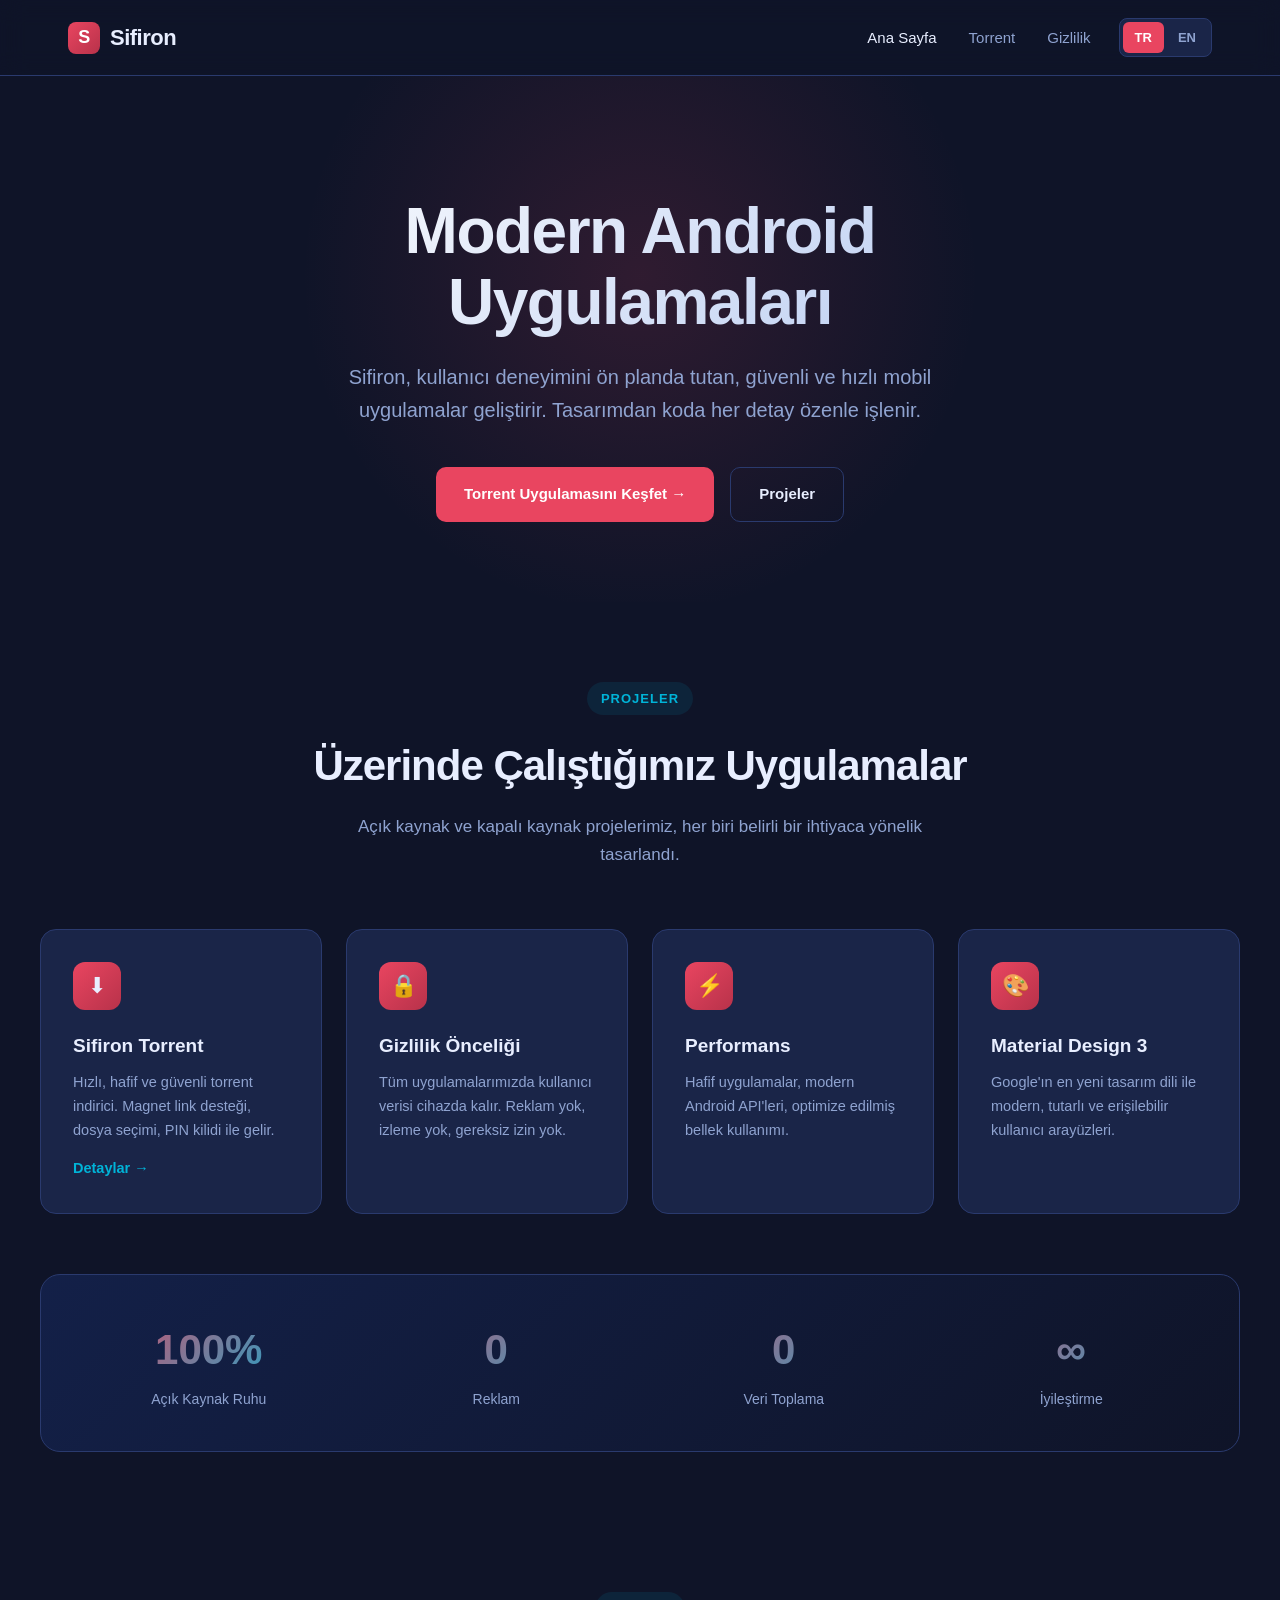
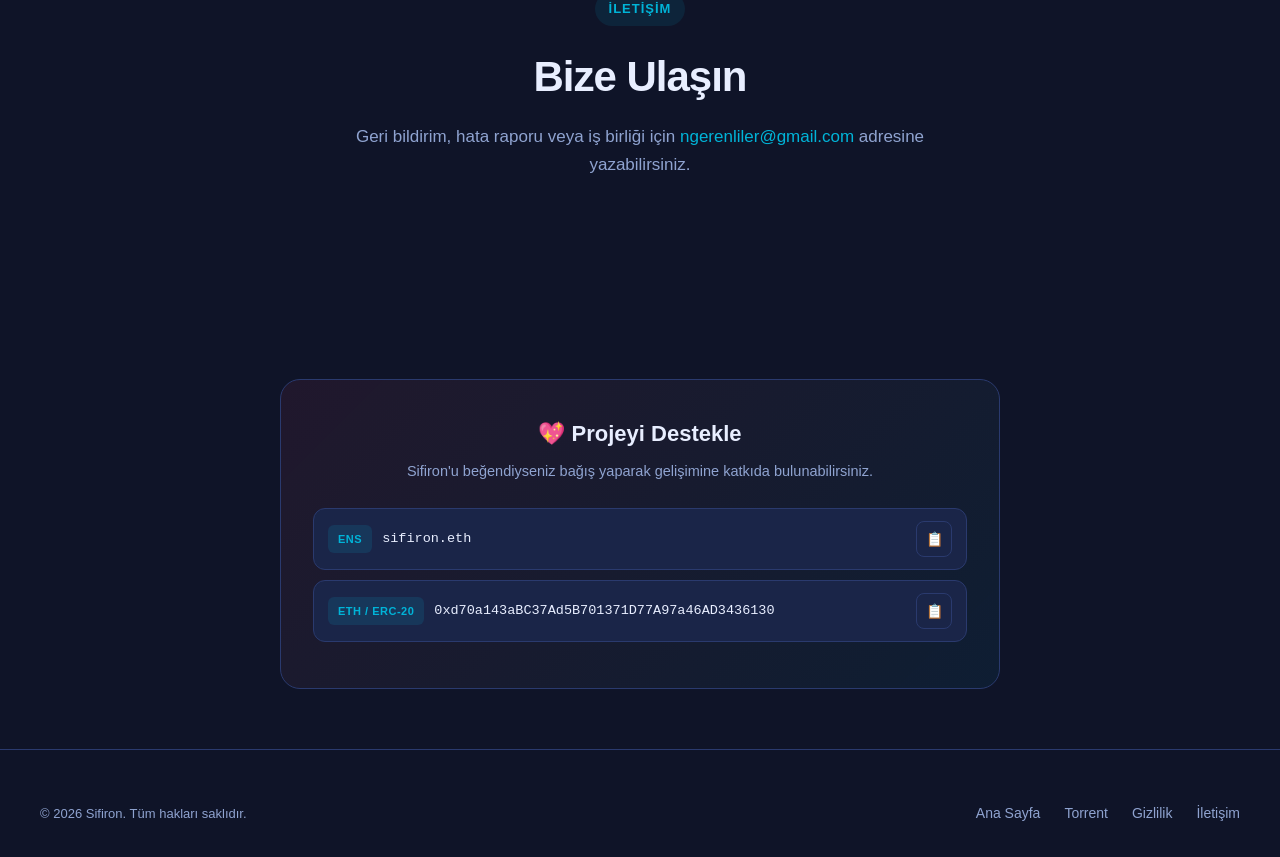
==== index.html @ dcb2554a "Add files via upload" ====
<!DOCTYPE html>
<html lang="tr">
<head>
<meta charset="UTF-8">
<meta name="viewport" content="width=device-width, initial-scale=1.0">
<meta name="description" content="Sifiron - Modern Android uygulamaları geliştiriyoruz. Hızlı, güvenli ve kullanıcı dostu.">
<title>Sifiron — Modern Android Uygulamaları</title>
<link rel="stylesheet" href="assets/style.css">
<link rel="icon" type="image/svg+xml" href="data:image/svg+xml,%3Csvg xmlns='http://www.w3.org/2000/svg' viewBox='0 0 100 100'%3E%3Crect width='100' height='100' rx='22' fill='%23E94560'/%3E%3Ctext x='50' y='65' font-family='Arial' font-size='50' font-weight='900' fill='white' text-anchor='middle'%3ES%3C/text%3E%3C/svg%3E">
</head>
<body>

<header>
  <nav class="nav">
    <a href="/" class="logo">
      <span class="logo-mark">S</span>
      <span>Sifiron</span>
    </a>
    <div class="nav-right">
      <ul class="nav-links">
        <li><a href="/" class="active">Ana Sayfa</a></li>
        <li><a href="/torrent/">Torrent</a></li>
        <li><a href="/privacy/">Gizlilik</a></li>
      </ul>
      <div class="lang-switch">
        <a href="/" class="active">TR</a>
        <a href="/en/">EN</a>
      </div>
    </div>
  </nav>
</header>

<section class="hero">
  <div class="hero-content">
    <h1>Modern Android<br>Uygulamaları</h1>
    <p>
      Sifiron, kullanıcı deneyimini ön planda tutan, güvenli ve hızlı
      mobil uygulamalar geliştirir. Tasarımdan koda her detay özenle işlenir.
    </p>
    <div class="cta-row">
      <a href="/torrent/" class="btn btn-primary">
        Torrent Uygulamasını Keşfet →
      </a>
      <a href="#projects" class="btn btn-ghost">Projeler</a>
    </div>
  </div>
</section>

<section id="projects">
  <div class="container">
    <div class="section-title">
      <span class="eyebrow">Projeler</span>
      <h2>Üzerinde Çalıştığımız Uygulamalar</h2>
      <p>Açık kaynak ve kapalı kaynak projelerimiz, her biri belirli bir
         ihtiyaca yönelik tasarlandı.</p>
    </div>

    <div class="features">
      <div class="feature-card">
        <div class="feature-icon">⬇</div>
        <h3>Sifiron Torrent</h3>
        <p>Hızlı, hafif ve güvenli torrent indirici. Magnet link desteği,
           dosya seçimi, PIN kilidi ile gelir.</p>
        <p style="margin-top:14px;">
          <a href="/torrent/" style="font-weight:600;">Detaylar →</a>
        </p>
      </div>

      <div class="feature-card">
        <div class="feature-icon">🔒</div>
        <h3>Gizlilik Önceliği</h3>
        <p>Tüm uygulamalarımızda kullanıcı verisi cihazda kalır. Reklam yok,
           izleme yok, gereksiz izin yok.</p>
      </div>

      <div class="feature-card">
        <div class="feature-icon">⚡</div>
        <h3>Performans</h3>
        <p>Hafif uygulamalar, modern Android API'leri, optimize edilmiş
           bellek kullanımı.</p>
      </div>

      <div class="feature-card">
        <div class="feature-icon">🎨</div>
        <h3>Material Design 3</h3>
        <p>Google'ın en yeni tasarım dili ile modern, tutarlı ve erişilebilir
           kullanıcı arayüzleri.</p>
      </div>
    </div>

    <div class="stats">
      <div class="stat-item">
        <div class="stat-num">100%</div>
        <div class="stat-label">Açık Kaynak Ruhu</div>
      </div>
      <div class="stat-item">
        <div class="stat-num">0</div>
        <div class="stat-label">Reklam</div>
      </div>
      <div class="stat-item">
        <div class="stat-num">0</div>
        <div class="stat-label">Veri Toplama</div>
      </div>
      <div class="stat-item">
        <div class="stat-num">∞</div>
        <div class="stat-label">İyileştirme</div>
      </div>
    </div>
  </div>
</section>

<section id="contact" style="padding-top:0;">
  <div class="container">
    <div class="section-title">
      <span class="eyebrow">İletişim</span>
      <h2>Bize Ulaşın</h2>
      <p>Geri bildirim, hata raporu veya iş birliği için
         <a href="mailto:ngerenliler@gmail.com">ngerenliler@gmail.com</a>
         adresine yazabilirsiniz.</p>
    </div>
  </div>
</section>

<section class="donation">
  <h3>💖 Projeyi Destekle</h3>
  <p class="donation-sub">
    Sifiron'u beğendiyseniz bağış yaparak gelişimine katkıda bulunabilirsiniz.
  </p>
  <div class="donation-row">
    <span class="chain">ENS</span>
    <span class="addr">sifiron.eth</span>
    <button class="copy-btn" data-copy="sifiron.eth" title="Kopyala">📋</button>
  </div>
  <div class="donation-row">
    <span class="chain">ETH / ERC-20</span>
    <span class="addr">0xd70a143aBC37Ad5B701371D77A97a46AD3436130</span>
    <button class="copy-btn" data-copy="0xd70a143aBC37Ad5B701371D77A97a46AD3436130" title="Kopyala">📋</button>
  </div>
</section>

<footer>
  <div class="footer-content">
    <div class="copyright">© 2026 Sifiron. Tüm hakları saklıdır.</div>
    <ul class="footer-links">
      <li><a href="/">Ana Sayfa</a></li>
      <li><a href="/torrent/">Torrent</a></li>
      <li><a href="/privacy/">Gizlilik</a></li>
      <li><a href="mailto:ngerenliler@gmail.com">İletişim</a></li>
    </ul>
  </div>
</footer>

<script src="assets/copy.js"></script>
</body>
</html>
---- assets/style.css ----
/* ─── Reset & Base ─────────────────────────────────────────────────── */
* { margin: 0; padding: 0; box-sizing: border-box; }

:root {
  --bg-dark:   #0F1428;
  --bg-mid:    #142350;
  --bg-card:   #1A2548;
  --accent:    #E94560;
  --accent-2:  #00B4D8;
  --text:      #E8EEFF;
  --text-mute: #8FA3D0;
  --border:    #2A3A6E;
  --success:   #28A745;
}

html { scroll-behavior: smooth; }

body {
  font-family: -apple-system, BlinkMacSystemFont, 'Segoe UI', Roboto,
               'Helvetica Neue', Arial, sans-serif;
  background: var(--bg-dark);
  color: var(--text);
  line-height: 1.65;
  min-height: 100vh;
  overflow-x: hidden;
}

a { color: var(--accent-2); text-decoration: none; transition: color .2s; }
a:hover { color: var(--accent); }

img { max-width: 100%; height: auto; display: block; }

/* ─── Header / Navbar ──────────────────────────────────────────────── */
header {
  position: sticky;
  top: 0;
  z-index: 100;
  background: rgba(15, 20, 40, 0.85);
  backdrop-filter: blur(12px);
  border-bottom: 1px solid var(--border);
}

.nav {
  max-width: 1200px;
  margin: 0 auto;
  padding: 18px 28px;
  display: flex;
  justify-content: space-between;
  align-items: center;
}

.logo {
  font-size: 22px;
  font-weight: 800;
  color: var(--text);
  letter-spacing: -0.5px;
  display: flex;
  align-items: center;
  gap: 10px;
}
.logo-mark {
  width: 32px; height: 32px;
  background: linear-gradient(135deg, var(--accent), #b8324a);
  border-radius: 8px;
  display: inline-flex;
  align-items: center;
  justify-content: center;
  color: white;
  font-size: 18px;
  font-weight: 900;
}

.nav-right {
  display: flex;
  align-items: center;
  gap: 28px;
}
.nav-links {
  display: flex;
  gap: 32px;
  list-style: none;
}
.nav-links a {
  color: var(--text-mute);
  font-weight: 500;
  font-size: 15px;
}
.nav-links a:hover, .nav-links a.active {
  color: var(--text);
}

.lang-switch {
  display: flex;
  background: var(--bg-card);
  border: 1px solid var(--border);
  border-radius: 8px;
  padding: 3px;
  gap: 2px;
}
.lang-switch a {
  padding: 5px 12px;
  font-size: 13px;
  font-weight: 600;
  color: var(--text-mute);
  border-radius: 6px;
  transition: all .15s;
}
.lang-switch a.active {
  background: var(--accent);
  color: white;
}
.lang-switch a:not(.active):hover {
  color: var(--text);
}

/* ─── Hero ─────────────────────────────────────────────────────────── */
.hero {
  position: relative;
  padding: 120px 28px 80px;
  text-align: center;
  overflow: hidden;
}
.hero::before {
  content: '';
  position: absolute;
  top: -200px; left: 50%;
  transform: translateX(-50%);
  width: 800px; height: 800px;
  background: radial-gradient(circle, rgba(233, 69, 96, 0.15) 0%, transparent 60%);
  z-index: 0;
}
.hero-content { position: relative; z-index: 1; max-width: 900px; margin: 0 auto; }

.hero h1 {
  font-size: clamp(36px, 6vw, 64px);
  font-weight: 800;
  letter-spacing: -1.5px;
  line-height: 1.1;
  margin-bottom: 24px;
  background: linear-gradient(135deg, #fff 0%, #B4C8F0 100%);
  -webkit-background-clip: text;
  -webkit-text-fill-color: transparent;
  background-clip: text;
}

.hero p {
  font-size: clamp(16px, 2vw, 20px);
  color: var(--text-mute);
  max-width: 640px;
  margin: 0 auto 40px;
}

.cta-row {
  display: flex; gap: 16px;
  justify-content: center; flex-wrap: wrap;
}

.btn {
  display: inline-flex;
  align-items: center;
  gap: 10px;
  padding: 14px 28px;
  border-radius: 10px;
  font-weight: 600;
  font-size: 15px;
  text-decoration: none;
  transition: all .2s;
  border: none;
  cursor: pointer;
}
.btn-primary {
  background: var(--accent);
  color: white;
}
.btn-primary:hover {
  background: #d63854;
  color: white;
  transform: translateY(-2px);
  box-shadow: 0 8px 20px rgba(233, 69, 96, 0.3);
}
.btn-ghost {
  background: transparent;
  color: var(--text);
  border: 1px solid var(--border);
}
.btn-ghost:hover {
  border-color: var(--accent-2);
  color: var(--accent-2);
}

/* ─── Sections ─────────────────────────────────────────────────────── */
section {
  padding: 80px 28px;
}
.container {
  max-width: 1200px;
  margin: 0 auto;
}

.section-title {
  text-align: center;
  margin-bottom: 60px;
}
.section-title .eyebrow {
  display: inline-block;
  padding: 6px 14px;
  background: rgba(0, 180, 216, 0.1);
  color: var(--accent-2);
  font-size: 13px;
  font-weight: 600;
  letter-spacing: 1px;
  text-transform: uppercase;
  border-radius: 100px;
  margin-bottom: 16px;
}
.section-title h2 {
  font-size: clamp(28px, 4vw, 42px);
  font-weight: 800;
  letter-spacing: -1px;
  margin-bottom: 12px;
}
.section-title p {
  color: var(--text-mute);
  font-size: 17px;
  max-width: 600px;
  margin: 0 auto;
}

/* ─── Feature Grid ─────────────────────────────────────────────────── */
.features {
  display: grid;
  grid-template-columns: repeat(auto-fit, minmax(280px, 1fr));
  gap: 24px;
}
.feature-card {
  padding: 32px;
  background: var(--bg-card);
  border: 1px solid var(--border);
  border-radius: 16px;
  transition: all .25s;
}
.feature-card:hover {
  transform: translateY(-4px);
  border-color: var(--accent-2);
  box-shadow: 0 12px 30px rgba(0, 0, 0, 0.3);
}
.feature-icon {
  width: 48px; height: 48px;
  background: linear-gradient(135deg, var(--accent), #b8324a);
  border-radius: 12px;
  display: flex;
  align-items: center;
  justify-content: center;
  font-size: 22px;
  margin-bottom: 20px;
}
.feature-card h3 {
  font-size: 19px;
  font-weight: 700;
  margin-bottom: 10px;
}
.feature-card p {
  color: var(--text-mute);
  font-size: 14.5px;
}

/* ─── Stats / Highlight ────────────────────────────────────────────── */
.stats {
  display: grid;
  grid-template-columns: repeat(auto-fit, minmax(180px, 1fr));
  gap: 32px;
  margin: 60px 0;
  padding: 40px;
  background: linear-gradient(135deg, rgba(20, 35, 80, 0.8), rgba(15, 20, 40, 0.8));
  border: 1px solid var(--border);
  border-radius: 20px;
}
.stat-item { text-align: center; }
.stat-num {
  font-size: 42px;
  font-weight: 800;
  background: linear-gradient(135deg, var(--accent), var(--accent-2));
  -webkit-background-clip: text;
  -webkit-text-fill-color: transparent;
  margin-bottom: 4px;
}
.stat-label {
  color: var(--text-mute);
  font-size: 14px;
  font-weight: 500;
}

/* ─── Donation Section ────────────────────────────────────────────── */
.donation {
  max-width: 720px;
  margin: 60px auto 40px;
  padding: 36px 32px;
  background: linear-gradient(135deg, rgba(233, 69, 96, 0.08), rgba(0, 180, 216, 0.06));
  border: 1px solid var(--border);
  border-radius: 20px;
  text-align: center;
}
.donation h3 {
  font-size: 22px;
  font-weight: 700;
  margin-bottom: 8px;
  display: inline-flex;
  align-items: center;
  gap: 10px;
}
.donation .donation-sub {
  color: var(--text-mute);
  font-size: 14.5px;
  margin-bottom: 24px;
}
.donation-row {
  display: flex;
  align-items: center;
  gap: 10px;
  background: var(--bg-card);
  border: 1px solid var(--border);
  border-radius: 12px;
  padding: 12px 14px;
  margin-bottom: 10px;
  transition: border-color .15s;
}
.donation-row:hover { border-color: var(--accent-2); }
.donation-row .chain {
  display: inline-block;
  padding: 5px 10px;
  background: rgba(0, 180, 216, 0.12);
  color: var(--accent-2);
  font-size: 11px;
  font-weight: 700;
  letter-spacing: 0.5px;
  border-radius: 6px;
  white-space: nowrap;
  flex-shrink: 0;
}
.donation-row .addr {
  flex: 1;
  font-family: 'Consolas', 'Menlo', monospace;
  font-size: 13.5px;
  color: var(--text);
  text-align: left;
  overflow: hidden;
  text-overflow: ellipsis;
  white-space: nowrap;
  user-select: all;
}
.donation-row .copy-btn {
  background: transparent;
  border: 1px solid var(--border);
  color: var(--text-mute);
  width: 36px;
  height: 36px;
  border-radius: 8px;
  cursor: pointer;
  display: flex;
  align-items: center;
  justify-content: center;
  flex-shrink: 0;
  transition: all .15s;
  font-size: 14px;
}
.donation-row .copy-btn:hover {
  background: var(--accent);
  color: white;
  border-color: var(--accent);
}
.donation-row .copy-btn.copied {
  background: var(--success);
  color: white;
  border-color: var(--success);
}

@media (max-width: 600px) {
  .donation { padding: 26px 18px; }
  .donation-row { flex-wrap: wrap; }
  .donation-row .addr { font-size: 12px; flex-basis: 100%; order: 3; }
}

/* ─── Footer ───────────────────────────────────────────────────────── */
footer {
  padding: 50px 28px 30px;
  border-top: 1px solid var(--border);
  margin-top: 60px;
}
.footer-content {
  max-width: 1200px;
  margin: 0 auto;
  display: flex;
  flex-wrap: wrap;
  gap: 24px;
  justify-content: space-between;
  align-items: center;
}
.footer-links {
  display: flex;
  gap: 24px;
  list-style: none;
}
.footer-links a {
  color: var(--text-mute);
  font-size: 14px;
}
.copyright {
  color: var(--text-mute);
  font-size: 13px;
}

/* ─── Document Pages (privacy etc.) ────────────────────────────────── */
.doc {
  max-width: 800px;
  margin: 60px auto;
  padding: 0 28px;
}
.doc h1 {
  font-size: 36px;
  font-weight: 800;
  letter-spacing: -1px;
  margin-bottom: 8px;
  color: var(--accent);
}
.doc .meta {
  color: var(--text-mute);
  font-size: 14px;
  padding-bottom: 16px;
  margin-bottom: 32px;
  border-bottom: 1px solid var(--border);
}
.doc h2 {
  font-size: 22px;
  font-weight: 700;
  margin-top: 40px;
  margin-bottom: 14px;
  color: var(--accent-2);
}
.doc h3 {
  font-size: 17px;
  font-weight: 600;
  margin-top: 24px;
  margin-bottom: 8px;
}
.doc p, .doc li {
  color: #C8D2EE;
  font-size: 15px;
  margin-bottom: 12px;
}
.doc ul, .doc ol {
  padding-left: 24px;
  margin-bottom: 16px;
}
.doc strong { color: var(--text); }
.doc hr {
  border: none;
  border-top: 1px solid var(--border);
  margin: 40px 0 20px;
}

/* ─── App Showcase ─────────────────────────────────────────────────── */
.showcase {
  display: grid;
  grid-template-columns: 1fr 1fr;
  gap: 60px;
  align-items: center;
  margin-bottom: 60px;
}
.showcase-text h2 {
  font-size: 36px;
  font-weight: 800;
  letter-spacing: -1px;
  margin-bottom: 20px;
}
.showcase-text p {
  color: var(--text-mute);
  font-size: 16px;
  margin-bottom: 16px;
}
.showcase-img {
  display: flex;
  justify-content: center;
}
.showcase-img img {
  max-height: 500px;
  border-radius: 24px;
  box-shadow: 0 30px 60px rgba(0, 0, 0, 0.5);
  border: 1px solid var(--border);
}

@media (max-width: 768px) {
  .showcase { grid-template-columns: 1fr; }
  .nav-links { gap: 18px; }
  .nav-links a { font-size: 14px; }
  .hero { padding: 80px 20px 60px; }
  section { padding: 60px 20px; }
}
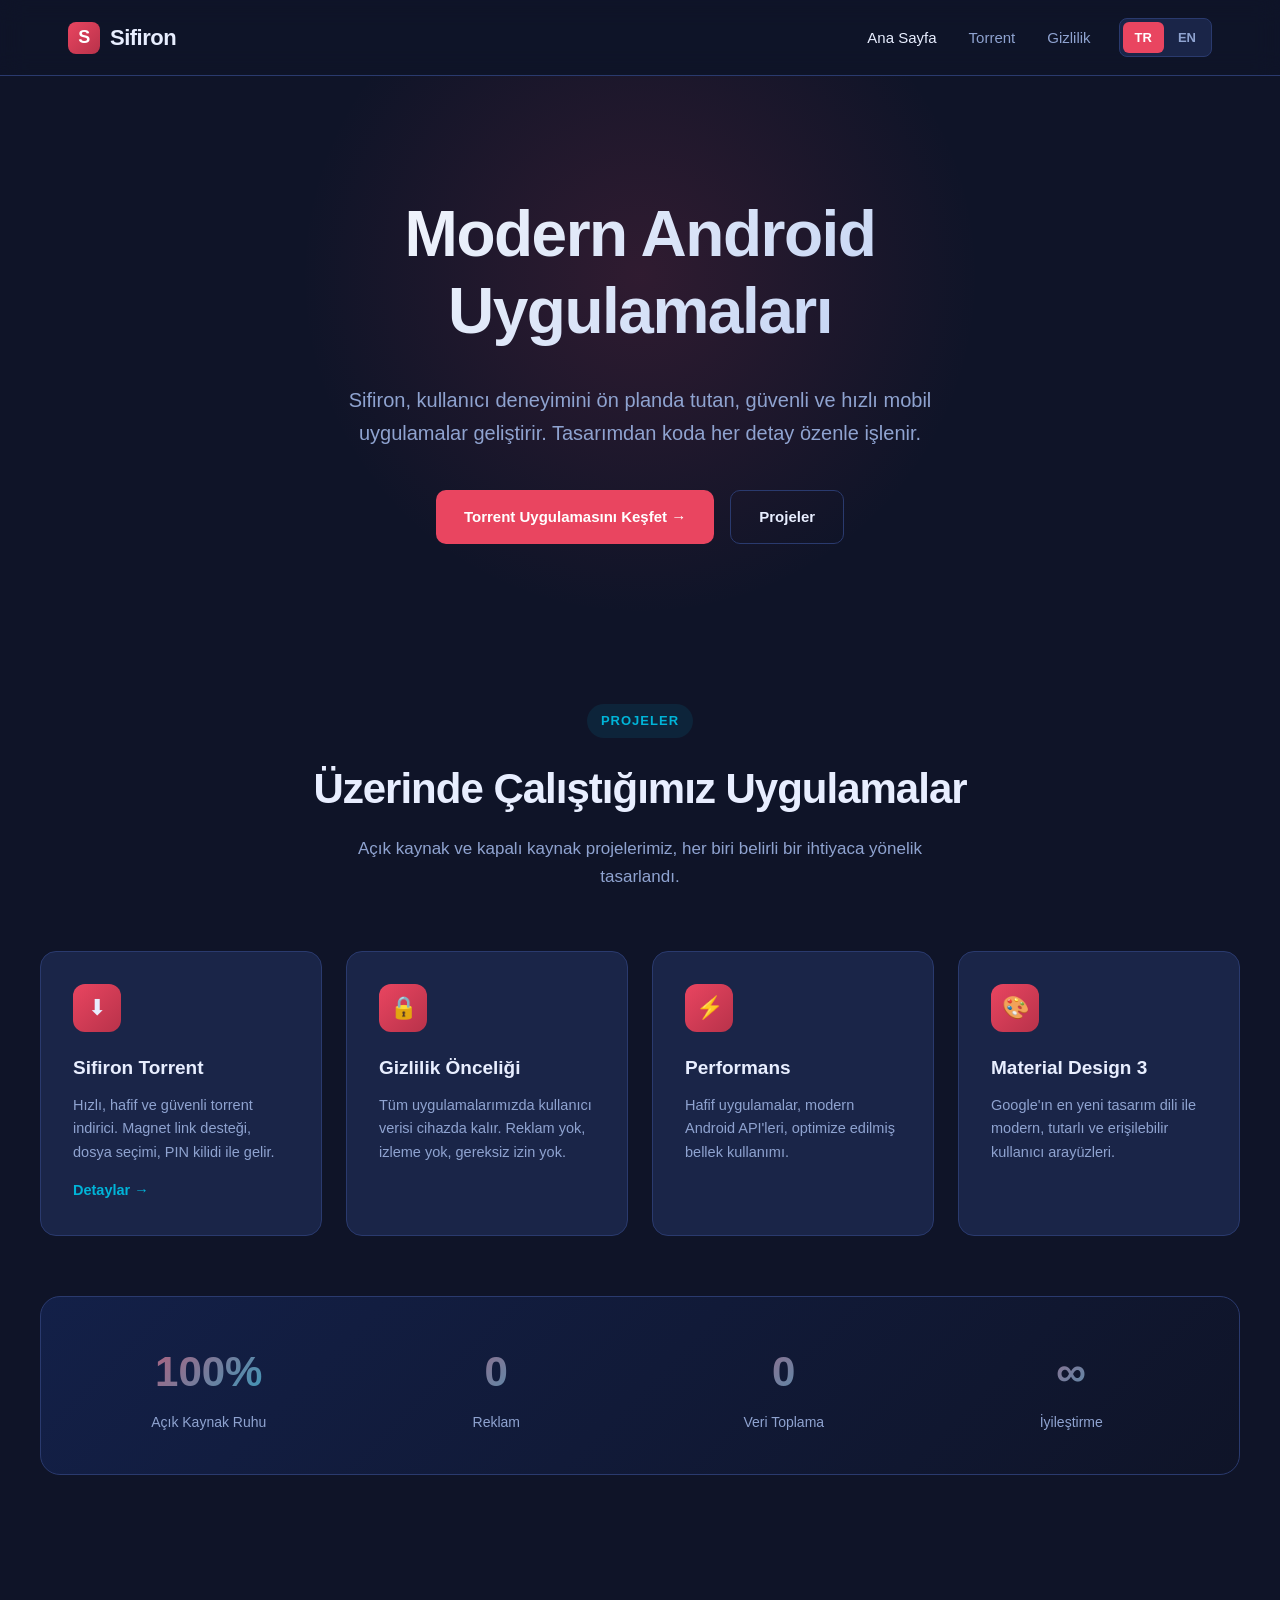
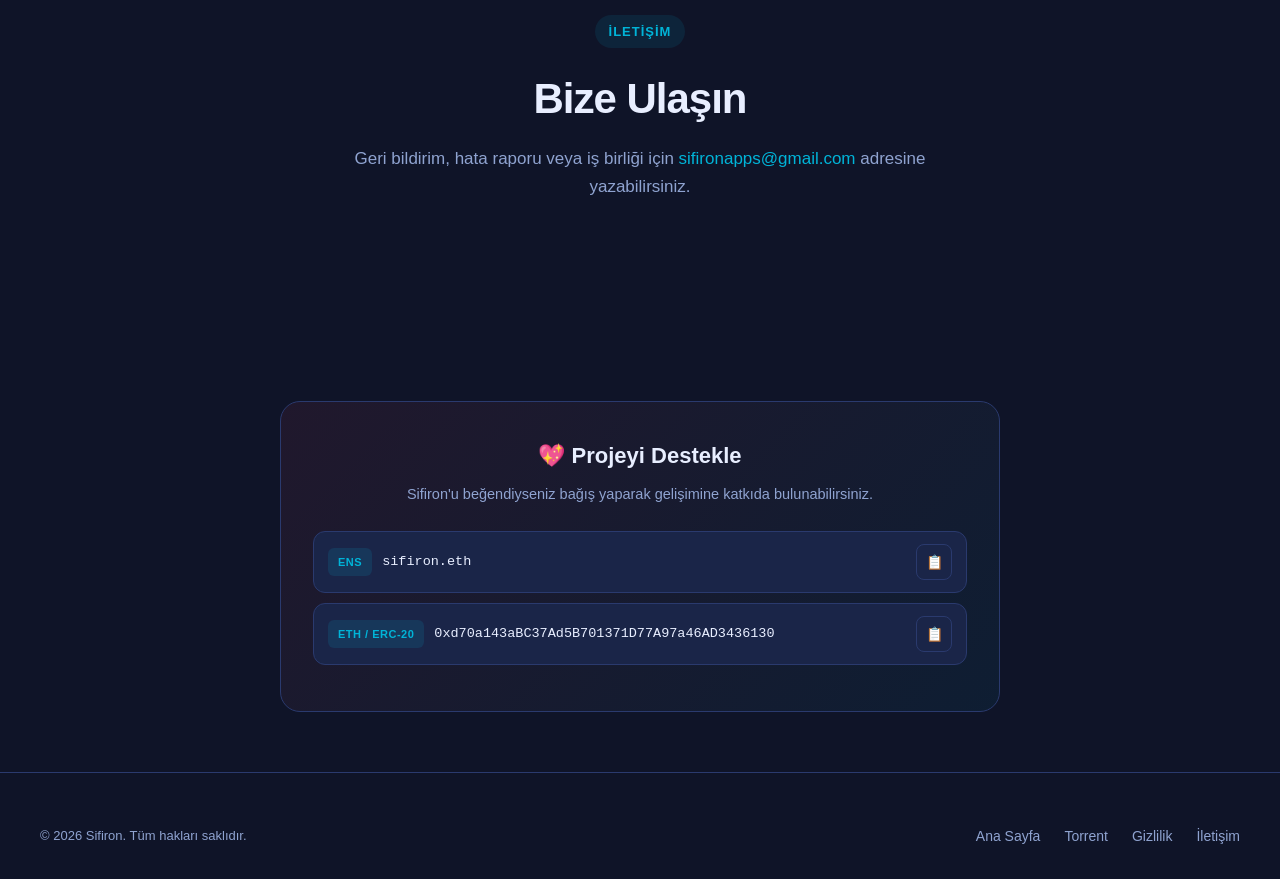
==== commit 0e7a113b: "Add files via upload" ====
--- a/index.html
+++ b/index.html
@@ -115,7 +115,7 @@
       <span class="eyebrow">İletişim</span>
       <h2>Bize Ulaşın</h2>
       <p>Geri bildirim, hata raporu veya iş birliği için
-         <a href="mailto:ngerenliler@gmail.com">ngerenliler@gmail.com</a>
+         <a href="mailto:sifironapps@gmail.com">sifironapps@gmail.com</a>
          adresine yazabilirsiniz.</p>
     </div>
   </div>
@@ -145,7 +145,7 @@
       <li><a href="/">Ana Sayfa</a></li>
       <li><a href="/torrent/">Torrent</a></li>
       <li><a href="/privacy/">Gizlilik</a></li>
-      <li><a href="mailto:ngerenliler@gmail.com">İletişim</a></li>
+      <li><a href="mailto:sifironapps@gmail.com">İletişim</a></li>
     </ul>
   </div>
 </footer>
--- a/assets/style.css
+++ b/assets/style.css
@@ -135,7 +135,8 @@
   font-size: clamp(36px, 6vw, 64px);
   font-weight: 800;
   letter-spacing: -1.5px;
-  line-height: 1.1;
+  line-height: 1.2;
+  padding-bottom: 0.15em;
   margin-bottom: 24px;
   background: linear-gradient(135deg, #fff 0%, #B4C8F0 100%);
   -webkit-background-clip: text;
